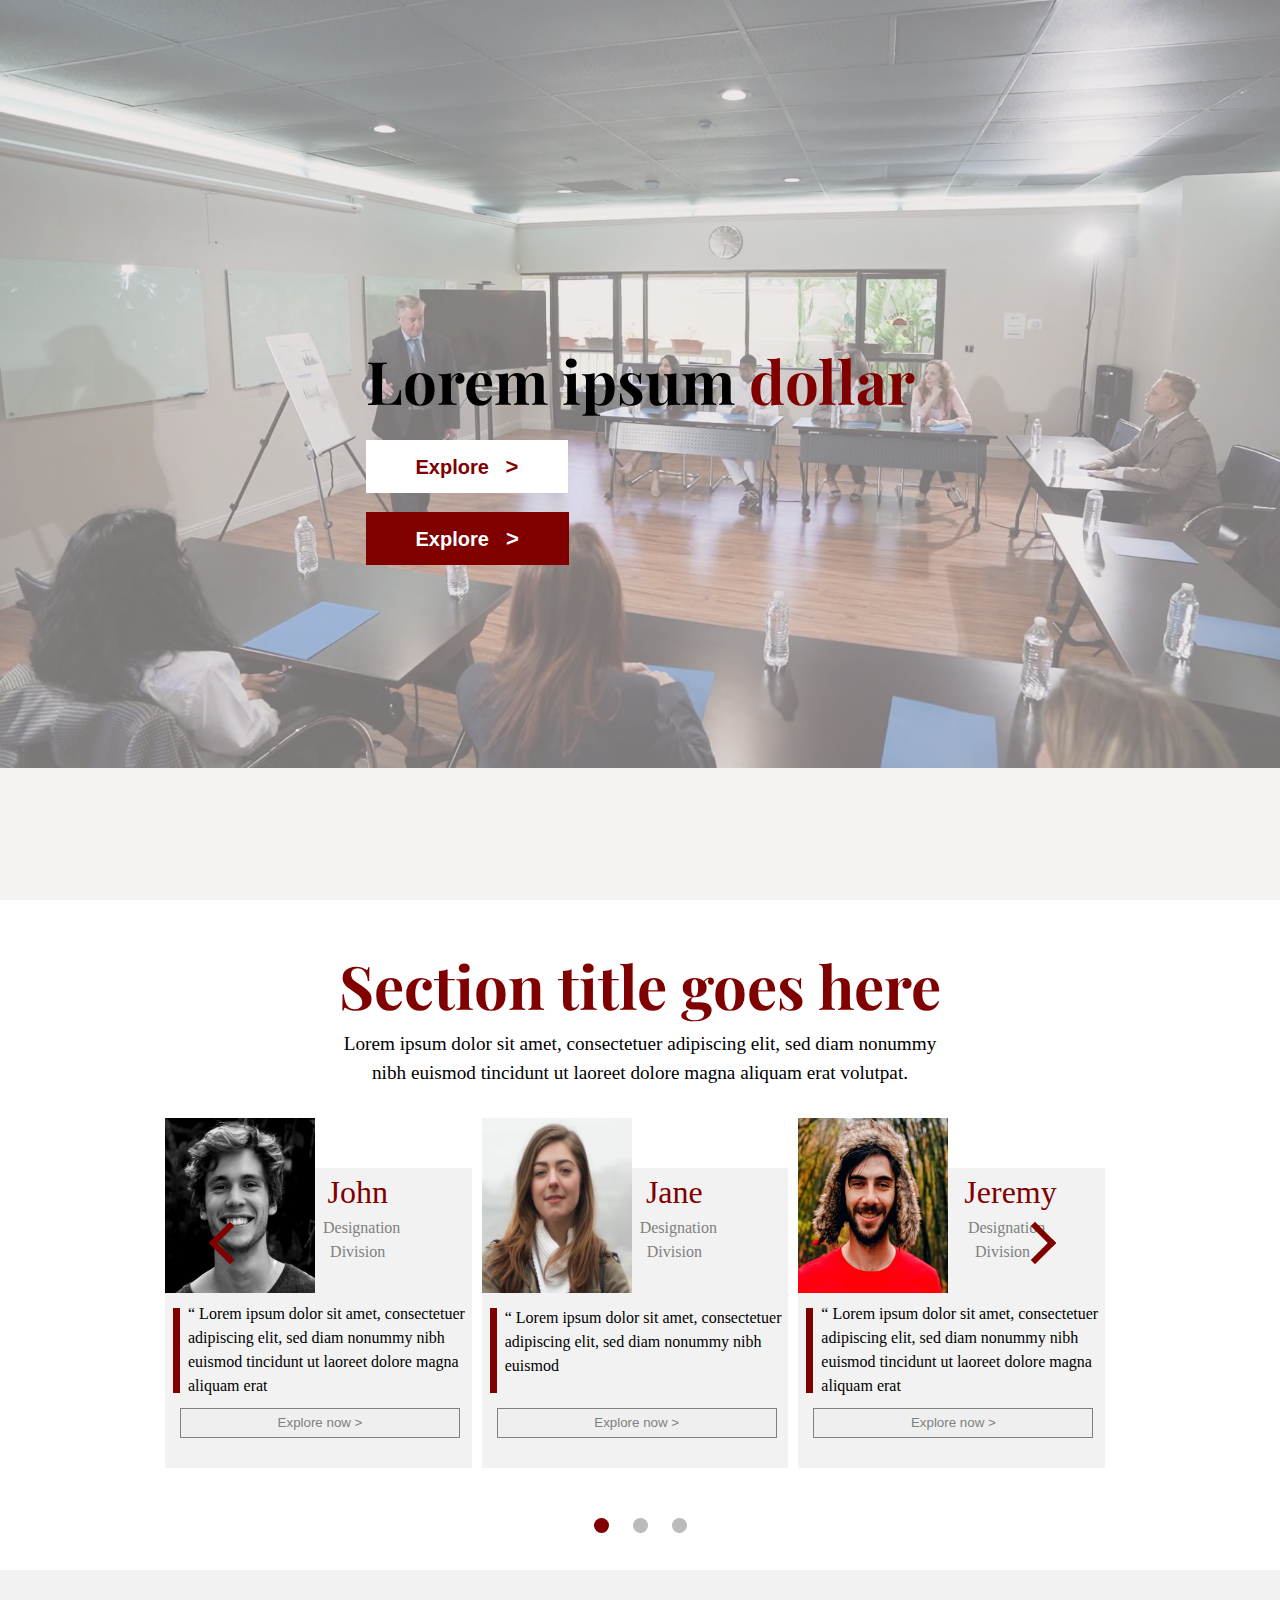
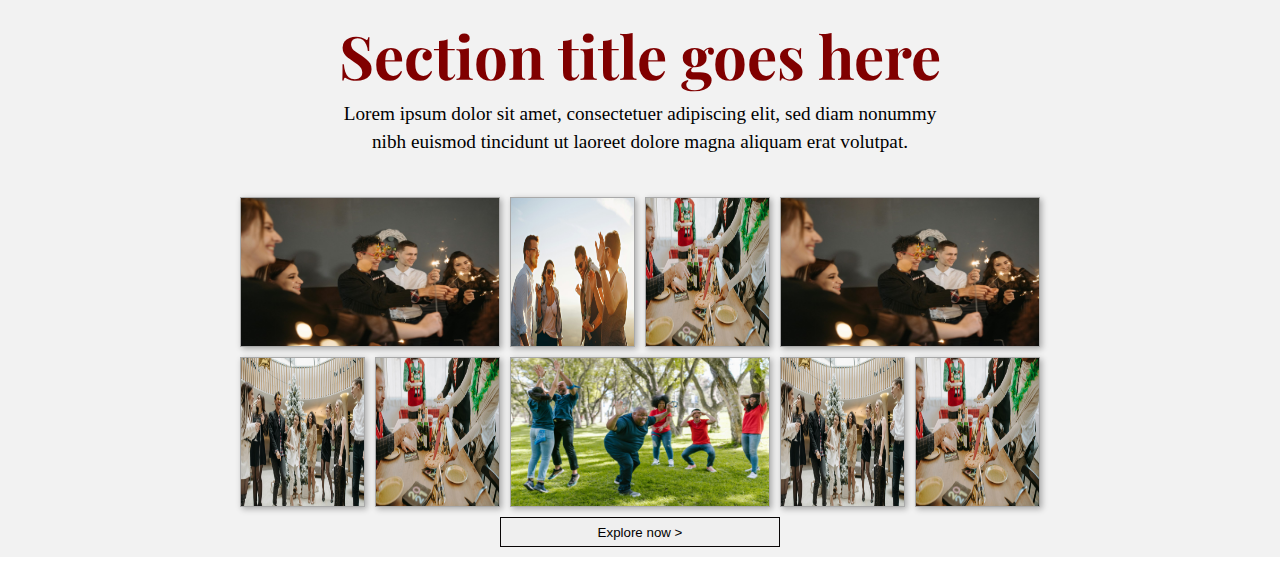
==== index.html @ f4ccceca "Add files via upload" ====
<!DOCTYPE html>
<html lang="en">

<head>
  <meta charset="UTF-8">
  <meta name="viewport" content="width=device-width, initial-scale=1.0">
  <title>Document</title>
  <link rel="stylesheet" href="style.css">
  <link rel="stylesheet" href="gallery.css">
  <link rel="stylesheet" href="autoslide.css">
  <link href='https://fonts.googleapis.com/css?family=Playfair Display' rel='stylesheet'>

  <link rel="stylesheet" href="https://cdnjs.cloudflare.com/ajax/libs/font-awesome/6.5.2/css/all.min.css">

</head>

<body>

  <!-- starting desktop view -->
  <div class="showcase">
    <div class="video-container">
      <video class="videod" src='video_01.mp4' autoplay muted loop></video>
      <img src="image-07.png" alt="">
    </div>
    <div class="content">
      <h1>
        Lorem ipsum <spam style="color: #800000">dollar</spam>
      </h1>
      <a href="#about" class="btn">Explore &nbsp;
        <span style="font-size: 22px;"> > </span> </a><br><br><br>
      <a href="#about" class="btn2">Explore &nbsp;<span style="font-size: 22px;"> > </span></a>
    </div>

  </div>
  <!-- ending desktop view -->
  <!-- starting mobile view -->

  <div class="showcasem">
    <div class="video-containerm">

      <img class="imgmn" src="image-07.png" alt="">

    </div>
    <div class="contentm">
      <h1>
        Lorem ipsum <br>
        <spam style="color: #800000">dollar</spam>
      </h1>
      <a href="#about" class="btnm">Explore &nbsp;
        <span style="font-size: 22px;"></span> > </a><br><br><br>

    </div>

  </div>
  <!-- ending mobile view -->

  <!-- ending desktop view -->
  <div id="about">
    <h1 style="color: #800000">Section title goes here</h1>
    <p>
      Lorem ipsum dolor sit amet, consectetuer adipiscing elit, sed diam nonummy nibh euismod
      tincidunt ut laoreet dolore magna aliquam erat volutpat.
    </p>

  </div>
  <!-- ending desktop view -->

  <!-- starting mobile view -->
  <div id="aboutm">
    <h1 style="color: #800000">Section title goes here</h1>
    <p>
      Lorem ipsum dolor sit amet, consectetuer adipiscing elit, sed diam nonummy nibh euismod
      tincidunt ut laoreet dolore magna aliquam erat volutpat.
    </p>

  </div>

  <!-- ending mobile view -->

  <!-- slider starting desktop view -->
  <div class="arrowdesktop">
    <div class="arrows1 prev1" onclick="movebackward();"></div>
    <div class="arrows2 next1" onclick="moveforward();"></div>
  </div>

  <div class="slider">


    <div class="box slider">

      <img class="img1" src="301.jpeg" alt="" />
      <p><span style="color: #800000; font-size: xx-large;"> John </span><br>
        <span style="color: #808080;">&nbsp Designation </span><br>
        <span style="color: #808080;"> Division </span>
      </p>

      <p
        style="position: absolute; transform: translate(0, -50px); margin-bottom: 20px; bottom: 0; text-align: left;margin-left: 23px;">
        “ Lorem ipsum dolor sit amet,
        consectetuer adipiscing elit, sed diam
        nonummy nibh euismod tincidunt ut
        laoreet dolore magna aliquam erat <br>

      </p>
      <p id="line"></p>
      <button class="butn12">Explore now ></button>

    </div>

    <div class="box slider">
      <img class="img1" src="302.jpeg" alt="" />
      <p><span style="color: #800000; font-size: xx-large;"> Jane </span><br>
        <span style="color: #808080;">&nbsp Designation </span><br>
        <span style="color: #808080;"> Division </span>
      </p>
      <p
        style="position: absolute; transform: translate(0, -70px); margin-bottom: 20px; bottom: 0;text-align: left;margin-left: 23px;">
        “ Lorem ipsum dolor sit amet,
        consectetuer adipiscing elit, sed diam
        nonummy nibh euismod <br>

      </p>

      <p id="line"></p>
      <button class="butn12">Explore now ></button>
    </div>
    <div class="box slider">

      <img class="img1" src="303.jpeg" alt="" />
      <p><span style="color: #800000; font-size: xx-large;">&nbsp Jeremy </span><br>
        <span style="color: #808080;">&nbsp Designation </span><br>
        <span style="color: #808080;"> Division </span>
      </p>
      <p
        style="position: absolute; transform: translate(0, -50px); margin-bottom: 20px; bottom: 0;text-align: left;margin-left: 23px;">
        “ Lorem ipsum dolor sit amet,
        consectetuer adipiscing elit, sed diam
        nonummy nibh euismod tincidunt ut
        laoreet dolore magna aliquam erat <br>

      </p>
      <p id="line"></p>
      <button class="butn12">Explore now ></button>

    </div>

  </div>
  <div class="dotcont">
    <span class="dot"></span>
    <span class="dot"></span>
    <span class="dot"></span>
  </div>
  <!-- slider ending desktop view -->
  <!-- mobile responsive for box slider -->
  <!-- <div class="arrowdesktopm">
  <div class="arrows1 prev1" onclick="movebackward();"></div>
  <div class="arrows2 next1" onclick="moveforward();"></div>
</div>
   -->
  <div class="sliderm">

    <div class="boxm sliderm">

      <img class="imgm" src="301.jpeg" alt="" />
      <p><span style="color: #800000; font-size: xx-large;"> John </span><br>
        <span style="color: #808080;">&nbsp Designation </span><br>
        <span style="color: #808080;"> Division </span>
      </p>

      <p
        style="position: absolute; transform: translate(0, -50px); margin-bottom: 20px; bottom: 0; text-align: left;margin-left: 23px;">
        “ Lorem ipsum dolor sit amet,
        consectetuer adipiscing elit, sed diam
        nonummy nibh euismod tincidunt ut
        laoreet dolore magna aliquam erat <br>

      </p>
      <p id="line"></p>
      <button class="butn12">Explore now ></button>

    </div>

    <div class="boxm sliderm">
      <img class="imgm" src="302.jpeg" alt="" />
      <p><span style="color: #800000; font-size: xx-large;"> Jane </span><br>
        <span style="color: #808080;">&nbsp Designation </span><br>
        <span style="color: #808080;"> Division </span>
      </p>
      <p
        style="position: absolute; transform: translate(0, -70px); margin-bottom: 20px; bottom: 0;text-align: left;margin-left: 23px;">
        “ Lorem ipsum dolor sit amet,
        consectetuer adipiscing elit, sed diam
        nonummy nibh euismod <br>

      </p>

      <p id="line"></p>
      <button class="butn12">Explore now ></button>
    </div>
    <div class="boxm sliderm">

      <img class="imgm" src="303.jpeg" alt="" />
      <p><span style="color: #800000; font-size: xx-large;">&nbsp Jeremy </span><br>
        <span style="color: #808080;">&nbsp Designation </span><br>
        <span style="color: #808080;"> Division </span>
      </p>
      <p
        style="position: absolute; transform: translate(0, -50px); margin-bottom: 20px; bottom: 0;text-align: left;margin-left: 23px;">
        “ Lorem ipsum dolor sit amet,
        consectetuer adipiscing elit, sed diam
        nonummy nibh euismod tincidunt ut
        laoreet dolore magna aliquam erat <br>

      </p>
      <p id="line"></p>
      <button class="butn12">Explore now ></button>

    </div>

  </div>

  <div class="dotcontm">
    <div class="arrows1m prev1m" onclick="plusSlidesm(-1, 'prev');"></div>
    <div class="arrows2m next1m" onclick="plusSlidesm(1, 'next');"></div>
    <span class="dotm" onclick="currentSlide(1)"></span>
    <span class="dotm" onclick="currentSlide(2)"></span>
    <span class="dotm" onclick="currentSlide(3)"></span>


  </div>

  <div style="background-color: #f2f2f2;">
    <!-- starting desktop view -->
    <div id="about">
      <h1 style="color: #800000">Section title goes here</h1>
      <p>
        Lorem ipsum dolor sit amet, consectetuer adipiscing elit, sed diam nonummy nibh euismod
        tincidunt ut laoreet dolore magna aliquam erat volutpat.
      </p>

    </div>
    <!-- ending desktop view -->
    
    <!-- starting desktop slider view -->
    <div class="gridcontainer">

      <div class="grid">

        <img height="150px" width="270px" src="image-03.jpg" alt="Sample photo" onclick="openModal();currentSlide(1)">

        <img height="150px" src="image-02.jpg" alt="Sample photo" onclick="openModal();currentSlide(2)">
        <img height="150px" src="image-05.jpg" alt="Sample photo" onclick="openModal();currentSlide(3)">
        <img height="150px" width="270px" src="image-03.jpg" alt="Sample photo" onclick="openModal();currentSlide(4)">

        <img height="150px" src="image-04.jpg" alt="Sample photo" onclick="openModal();currentSlide(5)">
        <img height="150px" src="image-05.jpg" alt="Sample photo" onclick="openModal();currentSlide(6)">

        <img height="150px" width="270px" src="image-06.jpg" alt="Sample photo" onclick="openModal(7);currentSlide(6)">
        <img height="150px" src="image-04.jpg" alt="Sample photo" onclick="openModal();currentSlide(8)">
        <img height="150px" src="image-05.jpg" alt="Sample photo" onclick="openModal();currentSlide(9)">
        <!-- <p>img1</p>
          <p>img1</p>
          <p>img1</p>
          <p>img1</p> -->

      </div>
      <button class="butn1">Explore now ></button>
      </div>
    </div>
      <div id="myModal" class="modal">


        <span class="close cursor" onclick="closeModal()">&times;</span>



        <div class="modal-content">
          <a class="prev" onclick="plusSlides(-1,'prev')">&#10094;</a>


          <div class="mySlides">
            <div class="numbertext">1 / 9</div>
            <img src="image-03.jpg" style="width:50%">
          </div>

          <div class="mySlides">
            <div class="numbertext">2 / 9</div>
            <img src="image-02.jpg" style="width:50%">
          </div>

          <div class="mySlides">
            <div class="numbertext">3 / 9</div>
            <img src="image-05.jpg" style="width:50%">
          </div>

          <div class="mySlides">
            <div class="numbertext">4 / 9</div>
            <img src="image-03.jpg" style="width:50%">
          </div>

          <div class="mySlides">
            <div class="numbertext">5 / 9</div>
            <img src="image-04.jpg" style="width:50%">
          </div>

          <div class="mySlides">
            <div class="numbertext">6 / 9</div>
            <img src="image-05.jpg" style="width:50%">
          </div>

          <div class="mySlides">
            <div class="numbertext">7 / 9</div>
            <img src="image-06.jpg" style="width:50%">
          </div>
          <div class="mySlides">
            <div class="numbertext">8 / 9</div>
            <img src="image-04.jpg" style="width:50%">
          </div>
          <div class="mySlides">
            <div class="numbertext">9 / 9</div>
            <img src="image-05.jpg" style="width:50%">
          </div>
          <a class="next" onclick="plusSlides(1,'next')">&#10095;</a>



        </div>
        <div class="row">
          <div class="column">
            <img class="demo cursor" src="image-03.jpg" style="width:100%" onclick="currentSlide(1)">
          </div>
          <div class="column">
            <img class="demo cursor" src="image-02.jpg" style="width:100%" onclick="currentSlide(2)">
          </div>
          <div class="column">
            <img class="demo cursor" src="image-05.jpg" style="width:100%" onclick="currentSlide(3)">
          </div>
          <div class="column">
            <img class="demo cursor" src="image-03.jpg" style="width:100%" onclick="currentSlide(4)">
          </div>
          <div class="column">
            <img class="demo cursor" src="image-04.jpg" style="width:100%" onclick="currentSlide(5)">
          </div>
          <div class="column">
            <img class="demo cursor" src="image-05.jpg" style="width:100%" onclick="currentSlide(6)">
          </div>

          <div class="column">
            <img class="demo cursor" src="image-06.jpg" style="width:100%" onclick="currentSlide(7)">
          </div>
          <div class="column">
            <img class="demo cursor" src="image-04.jpg" style="width:100%" onclick="currentSlide(8)">
          </div>
          <div class="column">
            <img class="demo cursor" src="image-05.jpg" style="width:100%" onclick="currentSlide(9)">
          </div>


        </div>

      </div>
      <!-- Ending desktop slider view -->
      <!-- starting mobile view -->
      <div class="slideabout" style="background-color: #f2f2f2;">
        <div id="aboutm">
          <h1 style="color: #800000">Section title goes here</h1>
          <p>
            Lorem ipsum dolor sit amet, consectetuer adipiscing elit, sed diam nonummy nibh euismod
            tincidunt ut laoreet dolore magna aliquam erat volutpat.
          </p>

        </div>
      </div>

       <!-- ending mobile view -->
       <div class="gridcontainerMobile">
        <ul>
          <li>
            <img class="imgaa" src="image-01.jpg" alt="GFG Image 1">
           
          </li>
          <li>
            <img class="imgaa" src="image-02.jpg" alt="GFG Image 2">
        
          </li>
          <li>
            <img class="imgaa" src="image-03.jpg" alt="GFG Image 3">
            
          </li>
          <li>
            <img class="imgaa" src="image-04.jpg" alt="GFG Image 4">
            
          </li>
          <li>
            <img class="imgaa" src="image-05.jpg" alt="GFG Image 1">
           
          </li>
          <li>
            <img class="imgaa" src="image-06.jpg" alt="GFG Image 2">
        
          </li>
          <li>
            <img class="imgaa" src="image-07.png" alt="GFG Image 3">
            
          </li>
          
        </ul>
       
        
      </div>

      <div class="finalbutns"> <button class="butnf1">Explore now ></button></div>
     
      <!-- <button class="butn1">Explore now ></button> -->

      <script src="script.js"></script>
</body>

</html>

<!-- end of mobile responsive for box slider -->
---- style.css ----
@import url('https://fonts.googleapis.com/css2?family=Playfair+Display:ital,wght@0,400..900;1,400..900&display=swap');


* {
	box-sizing: border-box;
	margin: 0;
	padding: 0;
}

body {

	line-height: 1.5;
}

a {
	text-decoration: none;
	color: var(--primary-color);
}

h1{
	font-family: "Playfair Display", serif;
	
	font-weight: 300px;
	font-style: normal;
	color:#000000;
	font-size: 60px;
  }
 
.showcase {
	height: 100vh;
	display: flex;
	align-items: center;
	justify-content: center;
	text-align: center;
	color: #fff;
	padding: 0 20px;
}

.video-container {
	position: absolute;
	top: 0;
	left: 0;
	width: 100%;
	height: 100%;
	overflow: hidden;
	background: var(--primary-color) url('./https://traversymedia.com/downloads/cover.jpg') no-repeat center center/cover;
}

.video-container video {
	min-width: 100%;
	min-height: 100%;
	position: absolute;
	top: 50%;
	left: 50%;
	transform: translate(-50%, -50%);
	object-fit: cover;


}

.video-container:after {
	content: '';
	z-index: 1;
	height: 100%;
	width: 100%;
	top: 0;
	left: 0;
	background: rgba(235, 229, 229, 0.5);
	position: absolute;
}

.content {
	z-index: 1;
	position: relative;
}

.showcasem{
	display: none;

}

.btn {

	padding: 10px 50px;
	font-family: Arial, Helvetica, sans-serif;
	color: #800000;
	font-size: 20px;
	background-color: #fff;
	margin-top: 15px;
	font-weight: bold;
	float: left;

}

.btn2 {

	padding: 10px 50px;
	font-family: Arial, Helvetica, sans-serif;
	color: #fff;
	font-size: 20px;
	background-color: #800000;
	margin-top: 15px;
	font-weight: bold;
	float: left;
}

.btn:hover {
	transform: scale(0.98);
}

#about {
	padding: 40px;
	text-align: center;
}

#about1 {
	padding: 40px;
	text-align: center;
	background-color: antiquewhite;
}

#about p {
	font-size: 1.2rem;
	max-width: 600px;
	margin: auto;
}

#about1 p {
	font-size: 1.2rem;
	max-width: 600px;
	margin: auto;
}

.slider {

	display: flex;
	margin: 0 auto;
	width: 950px;
	position: relative;
	margin-top: 20px;

}

.box {
	text-align: center;
	width: 350px;
	height: 300px;
	background-color: #f2f2f2;
	margin-bottom: 40px;

	margin-right: 10px;
}

/* mobile responsive */

.sliderm {

	display: flex;
	margin-left: 12px;
	width: 400px;
	position: relative;
	margin-top: 75px;

}

.boxm {
	
	text-align: center;
	width: 350px;
	height: 300px;
	background-color: #f2f2f2;
	margin-bottom: 40px;

	margin-right: 10px;
}

.dotm {

	height: 15px;
	width: 15px;
	border-radius: 50%;
	background-color: #bbb;
	display: inline-block;
	


}

.active,
.dotm:hover {
	background-color: #800000;
}
.dotcontm {

	text-align: center;
	margin-bottom: 20px;
}
.imgm {

	width: 150px;
	height: 175px;
	margin-top: -50px;
	float: left;
	margin-left: 10px;
}
.arrows1m {
	width: 30px;
	height: 30px;

	color: #800000;
	position: absolute;
	float: left;
	cursor: pointer;
	
}

.arrows2m {
	width: 30px;
	height: 30px;

	color: #800000;
	position: absolute;
	cursor: pointer;

	

}
.prev1m {
	border-bottom: 6px solid;
	border-left: 6px solid;
	transform: rotate(45deg);
	left: 65px;
	color: #800000;
	margin-left: 100px;
}

.next1m {
	border-bottom: 6px solid;
	border-left: 6px solid;
	transform: rotate(-135deg);
	right: 70px;
	color: #800000;
	margin-right: 100px;

}



/* end mobile responsive */
.slideabout{

	display: none;
}
.sliderm{

	display: none;
}


.arrowmobile {

	display: none;
}
.dotcontm
{

	display: none;
}
.img1 {

	width: 150px;
	height: 175px;
	margin-top: -50px;
	vertical-align: middle;
}

.butn {

	width: 280px;
	height: 30px;
	margin-bottom: 10px;
	margin-top: 10px;
	color: #808080;
	border: #808080 solid 1px;
	position: absolute;
	left: 0;
	bottom: 0;

}

.butn12 {

	width: 280px;
	height: 30px;
	margin-bottom: 30px;

	color: #808080;
	border: #808080 solid 1px;
	position: absolute;
	left: 0;
	bottom: 0;
	margin-left: 15px;
}
.butn123{

	width: 280px;
	height: 30px;
	

	color: #808080;
	border: #808080 solid 1px;
	position: absolute;
	
	
}

.butn1 {

	width: 280px;
	height: 30px;
	margin-bottom: 10px;
	margin-top: 10px;
	
	color: #020101;
	border: #080505 solid 1px;
}
.butnf1 {

	width: 300px;
	height: 30px;
	margin-bottom: 10px;
	margin-left: 15px;
	color: #020101;
	border: #080505 solid 1px;
}
#about1 {
	padding: 40px;
	text-align: center;
	background-color: #f2f2f2;
}

#img {
	font-size: 1.2rem;
	width: 600px;
	margin: auto;
}

.bccolor {
	background-color: #808080;
}

#line {
	border-left: 7px solid #800000;
	height: 85px;
	content: "";
	position: absolute;
	transform: translate(0, 140px);
	top: 0;
	bottom: 0;
	margin-left: 8px;

}


.arrows1 {
	width: 30px;
	height: 30px;

	color: #800000;
	position: absolute;
	margin-left: 200px;
	margin-top: 100px;
	cursor: pointer;
	z-index: 1;
}

.arrows2 {
	width: 30px;
	height: 30px;

	color: #800000;
	position: absolute;
	cursor: pointer;
	margin-top: 100px;
	margin-right: 225px;
	z-index: 1;

}

.prev1 {
	border-bottom: 6px solid;
	border-left: 6px solid;
	transform: rotate(45deg);
	left: 130px;
	color: #800000;
	margin-left: 85px;
}

.next1 {
	border-bottom: 6px solid;
	border-left: 6px solid;
	transform: rotate(-135deg);
	right: 130px;
	color: #800000;
	margin-right: 100px;

}

.dotcont {

	text-align: center;
	margin-bottom: 20px;
}

.dot {

	height: 15px;
	width: 15px;
	border-radius: 50%;
	background-color: #bbb;
	display: inline-block;
	margin: 10px;


}

.active,
.dot:hover {
	background-color: #800000;
}


.modal {
	display: none;
	position: fixed;
	z-index: 1;
	padding-top: 100px;
	left: 0;
	top: 0;
	width: 100%;
	height: 100%;
	overflow: auto;
	background-color: black;
}

img {
	cursor: pointer;
}

.modal-content {
	position: relative;
	background-color: #fefefe;
	text-align: center;
	padding: 0;
	width: 100%;
	
}

/* The Close Button */
.close {
	color: white;
	position: absolute;
	top: 10px;
	right: 25px;
	font-size: 35px;
	font-weight: bold;
	cursor: pointer;
}

.prev {

	cursor: pointer;
	position: absolute;
	top: 50%;
	left: 200px;
	width: auto;
	padding: 16px;
	margin-top: -50px;
	color: #800000;
	;
	font-weight: bold;
	font-size: 50px;
	transition: 0.6s ease;
	border-radius: 0 3px 3px 0;
	user-select: none;
	-webkit-user-select: none;
	z-index: 1;

}

.next {
	cursor: pointer;
	position: absolute;
	top: 50%;
	right: 220px;
	width: auto;
	padding: 16px;
	margin-top: -50px;
	color: #800000;
	font-weight: bold;
	font-size: 50px;
	transition: 0.6s ease;
	border-radius: 0 3px 3px 0;
	user-select: none;
	-webkit-user-select: none;
	z-index: 1;
}

/* On hover, add a 
black background color with a little bit see-through */
/* .prev:hover,
.next:hover {
  background-color: rgba(0, 0, 0, 0.8);
}  */
.row:after {
	content: "";
	display: table;
	clear: both;
  }

/* Six columns side by side */
.column {
	float: left;
	width: 10.66%;

}

/* Add a transparency effect for thumnbail images */
.demo {
	opacity: 0.6;
}

.active,
.demo:hover {
	opacity: 1;
}

.gridcontainerMobile{
	display: none;
}
#aboutm{
	display: none;
}
.finalbutns{
	display: none;
}
/* media query */

@media screen and (max-width:600px) {

	.btn2{display: none;}
	.showcase{display: none;}
	.slider{display: none;}
	.gridcontainer{display: none;}
	 #about{display: none;}
	 .arrowdesktop{display: none;}
	 .dotcont{display: none;}
	 .sliderm{display: block;}
	 .gridcontainerMobile{
		display: block;
	}
	 
	body{

		width: 450px;
		margin: 0 auto;
		
	}
	
	 .dotcontm {

		display: block;
	}
	.arrowmobile {
	
		display: block;
	}
	 
	 .slideabout{

		display: block;
	}

	h1{
		font-family: "Playfair Display", serif;
		
		font-weight: 300px;
		font-style: normal;
		color:#000000;
		font-size: 30px;
	  }
	  
	  .showcasem{
		display: block;
		position: relative;
	
	}
	.video-containerm:after {
		content: '';
		height: 260px;
		width: 450px;
		top: 0;
		left: 0;
		background: rgba(235, 229, 229, 0.5);
		position: absolute;
	}
	.imgmn{
		
		width:450px;
		
	}
	.contentm {
		
		position: absolute;
		top: 0;
		left: 0;
		margin-left: 40px;
		margin-top: 60px;
	}
	.btnm {

		padding: 10px 50px;
		font-family: Arial, Helvetica, sans-serif;
		color: #800000;
		font-size: 20px;
		background-color: #fff;
		margin-top: 15px;
		font-weight: bold;
		float: left;
	
	}
	#aboutm{
		text-align: left;
		padding-left: 25px;
		padding-top: 40px;
		display: block;
		width: 450px;
	
	}

	.slideabout{
		text-align: left;
		padding-left: 10px;
		
		display: block;
		width: 450px;
		text-wrap: wrap;
	
	}

	.finalbutns{
		display: block;
	}

}
---- gallery.css ----
* {
    box-sizing: border-box;
    margin: 0;
  }
  .gridcontainer{ 
    margin-top: 25px;
    width: 800px;
    text-align: center;
    margin: 0 auto;
    margin-bottom: 25px;
    
    }
  .grid { 
    display: grid;
    grid-template-columns: repeat(6, 1fr);
    grid-gap: 10px;
    align-items: start;
    justify-items: center;
   
    }
  .grid img {
    border: 1px solid rgba(0,0,0,0.3);
    box-shadow: 2px 2px 6px 0px rgba(0,0,0,0.3);
    max-width: 100%;
  }
  .grid img:nth-child(1) {
    grid-column: span 2;
    }
    .grid img:nth-child(4) {
    grid-column: span 2;
    }
      .grid img:nth-child(7) {
    grid-column: span 2;
    }
---- autoslide.css ----
.gridcontainerMobile {
	
	position: relative;
   margin-left: 20px;
   margin-top: 20px;
  
    
}
.finalbutns{
	
    margin-top: 350px;
    
}
.gridcontainerMobile ul {
	list-style: none;
	margin: 0;
	padding: 0;
}

.gridcontainerMobile li {
	position: absolute;
	top: 0;
	left: 0;
	opacity: 0;
	transition: opacity 1s ease-in-out;
}

.imgaa {
	height: 300px;
	width: 300px;
}

.gridcontainerMobile li.active {
	opacity: 1;
}
/* .gridcontainer{ 
    margin-top: 25px;
    width: 800px;
    text-align: center;
    margin: 0 auto;
    margin-bottom: 25px;
    
    } */

 .buttonstyle{
	position: absolute;
    right: 0;
    bottom: 0;
    z-index: 1;
}
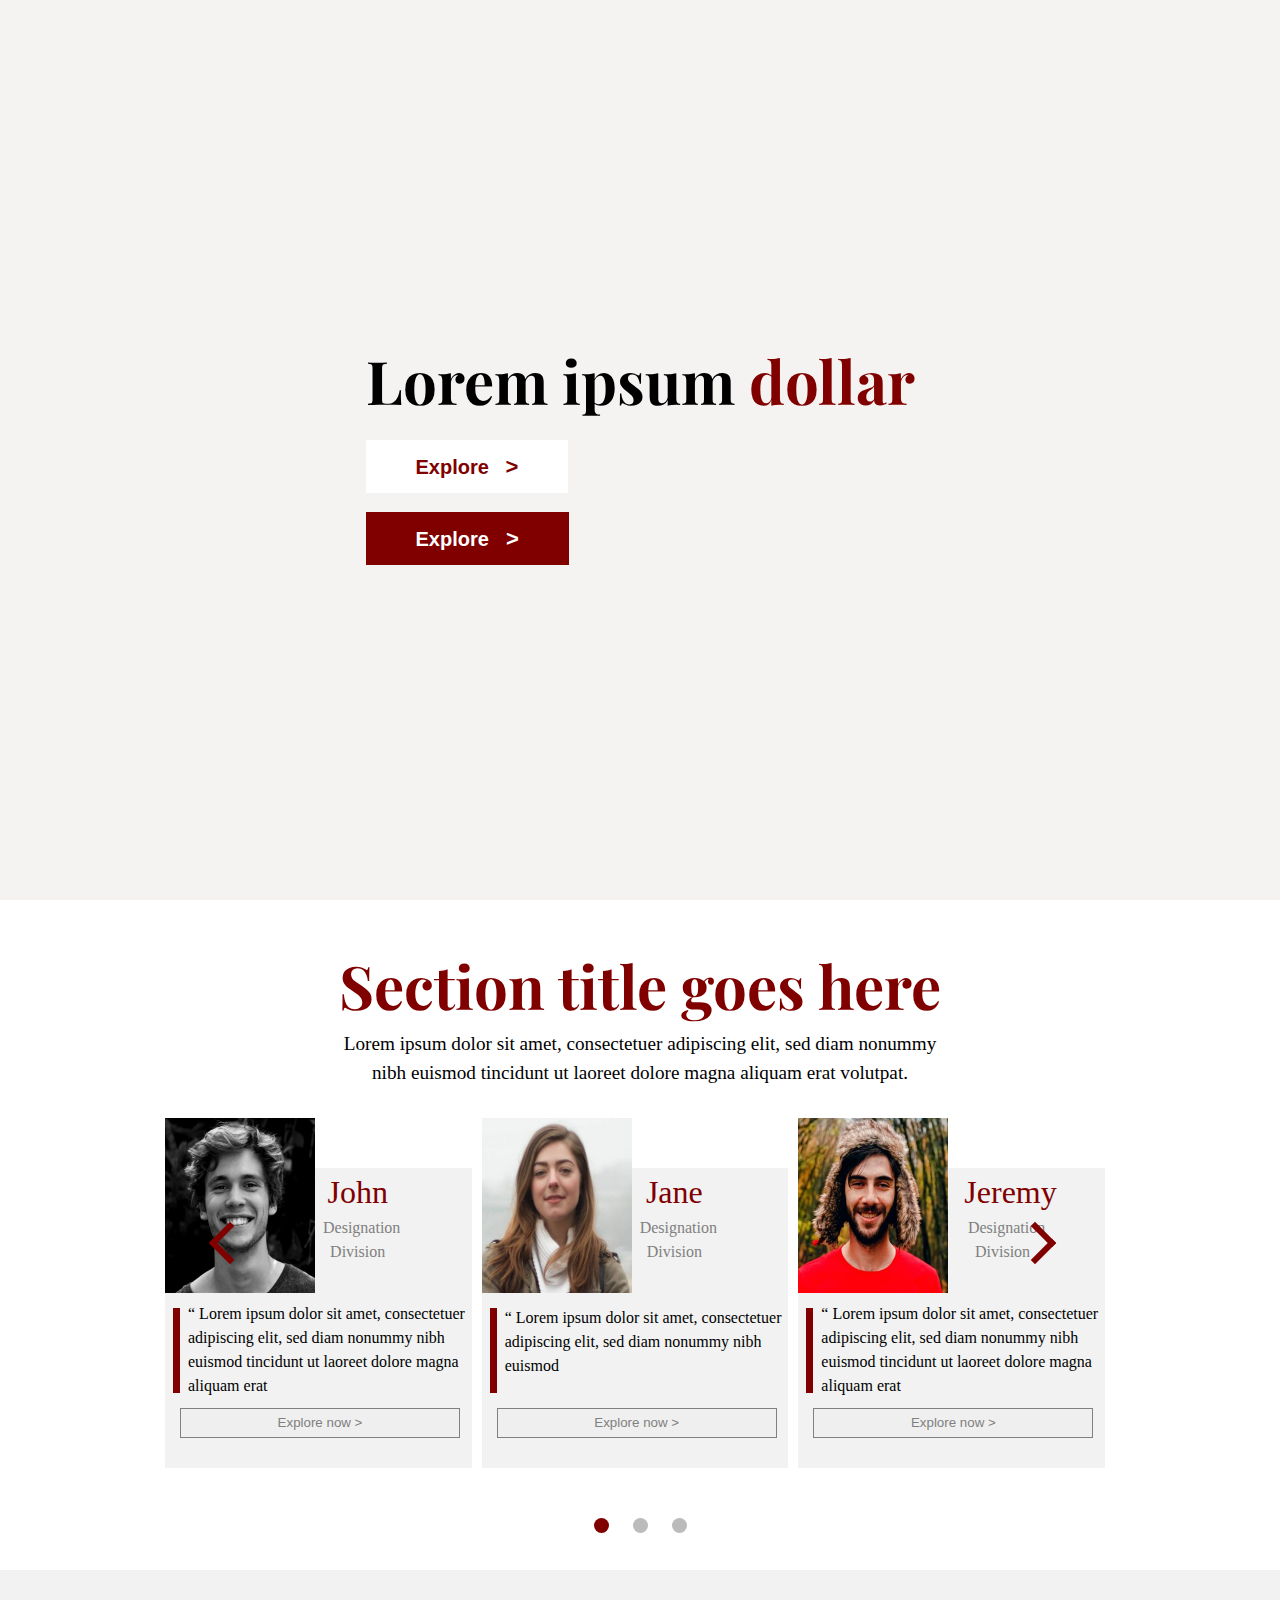
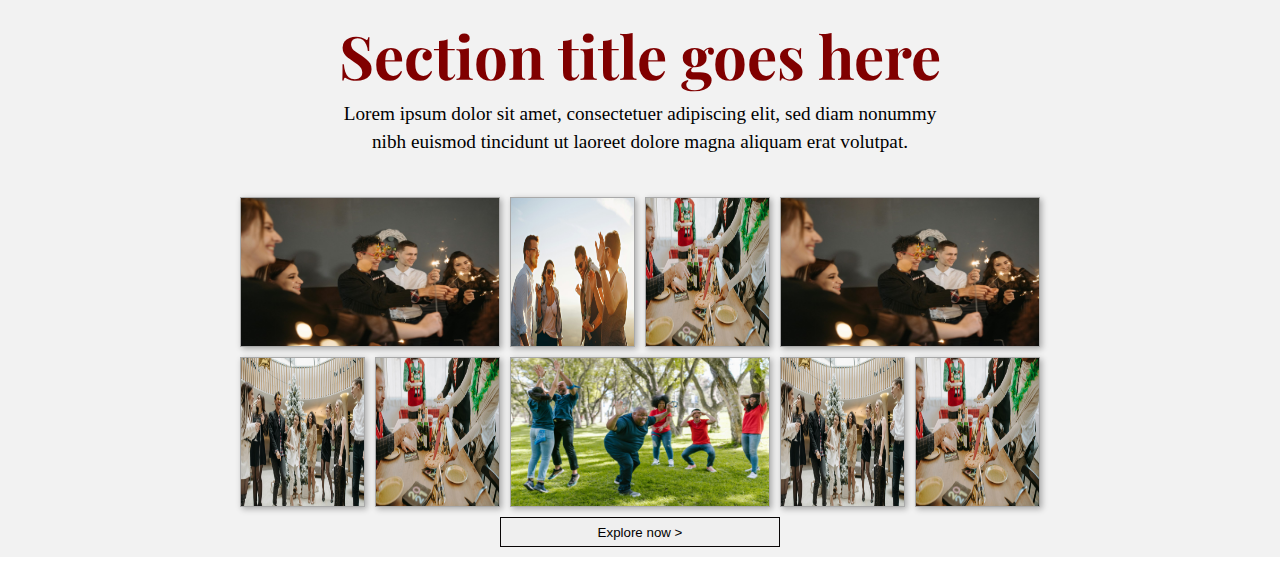
==== commit 3f69360f: "Update index.html" ====
--- a/index.html
+++ b/index.html
@@ -15,12 +15,12 @@
 </head>
 
 <body>
-
+  <div class="container">
   <!-- starting desktop view -->
   <div class="showcase">
     <div class="video-container">
       <video class="videod" src='video_01.mp4' autoplay muted loop></video>
-      <img src="image-07.png" alt="">
+      
     </div>
     <div class="content">
       <h1>
@@ -412,10 +412,10 @@
       <div class="finalbutns"> <button class="butnf1">Explore now ></button></div>
      
       <!-- <button class="butn1">Explore now ></button> -->
-
+    </div>
       <script src="script.js"></script>
 </body>
 
 </html>
 
-<!-- end of mobile responsive for box slider -->+<!-- end of mobile responsive for box slider -->
